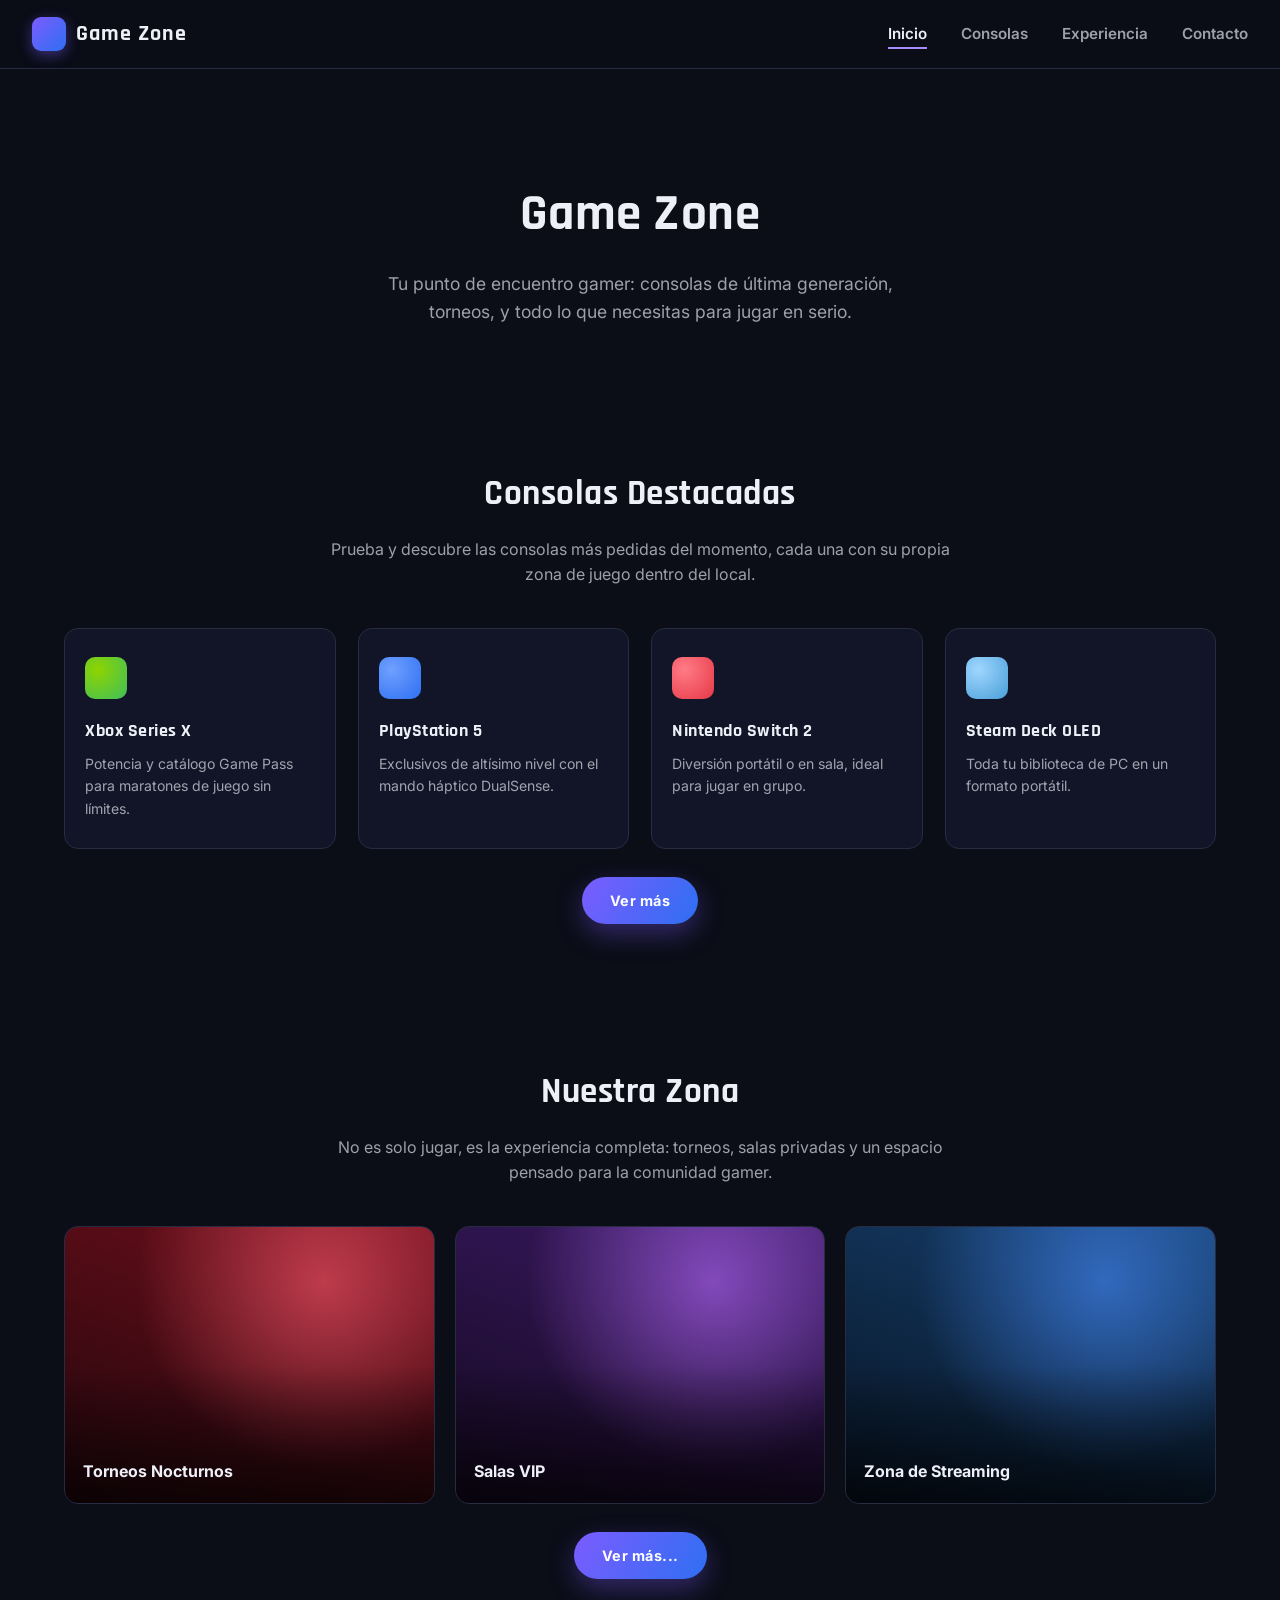
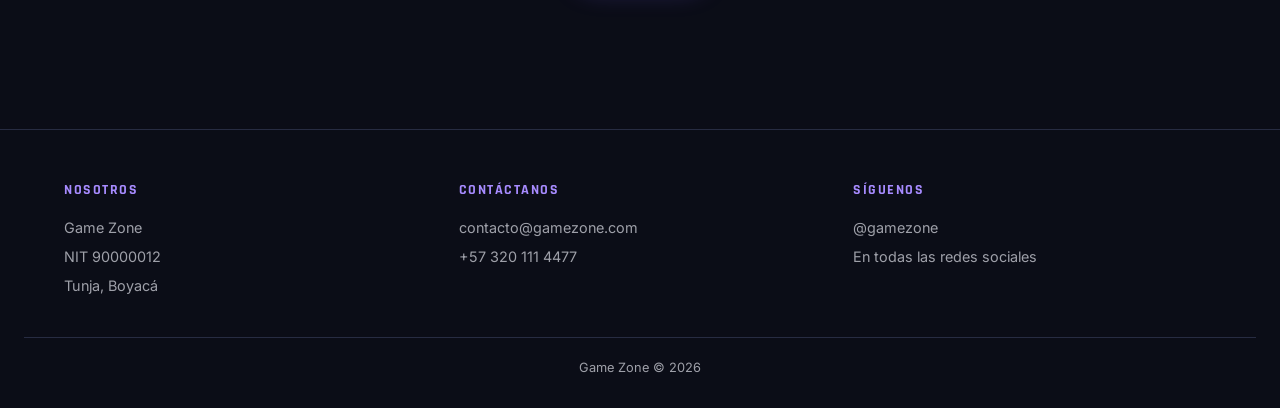
==== index.html @ 30791cc8 "se agregaron 3 pg nuevas" ====
<!DOCTYPE html>
<html lang="es">
<head>
    <meta charset="UTF-8">
    <meta name="viewport" content="width=device-width, initial-scale=1.0">
    <title>Game Zone 🎮</title>
    <link rel="stylesheet" href="index.css">
    <link rel="stylesheet" href="css/animaciones.css">
</head>
<body>

    <header class="header">
        <nav class="navbar">
            <div class="logo">
                <span class="logo-icono"></span>
                Game Zone
            </div>

            <input type="checkbox" id="menu-toggle" class="menu-checkbox">
            <label for="menu-toggle" class="menu-toggle-btn" aria-label="Abrir menú">☰</label>

            <ul class="menu">
                <li><a href="index.html" class="active">Inicio</a></li>
                <li><a href="html/consolas.html">Consolas</a></li>
                <li><a href="html/experiencia.html">Experiencia</a></li>
                <li><a href="html/contacto.html">Contacto</a></li>
            </ul>
        </nav>

        <div class="header-content container">
            <h1>Game Zone</h1>
            <p>
                Tu punto de encuentro gamer: consolas de última generación,<br>
                torneos, y todo lo que necesitas para jugar en serio.
            </p>
        </div>
    </header>

    <section class="destacadas">
        <div class="destacadas-content container">
            <h2>Consolas Destacadas</h2>
            <p class="descripcion">
                Prueba y descubre las consolas más pedidas del momento,
                cada una con su propia zona de juego dentro del local.
            </p>

            <div class="destacadas-grid">
                <div class="card">
                    <div class="card-icono icono-xbox"></div>
                    <h3>Xbox Series X</h3>
                    <p>Potencia y catálogo Game Pass para maratones de juego sin límites.</p>
                </div>

                <div class="card">
                    <div class="card-icono icono-ps5"></div>
                    <h3>PlayStation 5</h3>
                    <p>Exclusivos de altísimo nivel con el mando háptico DualSense.</p>
                </div>

                <div class="card">
                    <div class="card-icono icono-switch"></div>
                    <h3>Nintendo Switch 2</h3>
                    <p>Diversión portátil o en sala, ideal para jugar en grupo.</p>
                </div>

                <div class="card">
                    <div class="card-icono icono-steam"></div>
                    <h3>Steam Deck OLED</h3>
                    <p>Toda tu biblioteca de PC en un formato portátil.</p>
                </div>
            </div>

            <a href="html/consolas.html" class="btn-vermas">Ver más</a>
        </div>
    </section>

    <section class="experiencia-index">
        <div class="container">
            <h2>Nuestra Zona</h2>
            <p>
                No es solo jugar, es la experiencia completa: torneos, salas privadas
                y un espacio pensado para la comunidad gamer.
            </p>

            <div class="grid">
                <div class="item item-torneos">
                    <div class="overlay">Torneos Nocturnos</div>
                </div>

                <div class="item item-vip">
                    <div class="overlay">Salas VIP</div>
                </div>

                <div class="item item-streaming">
                    <div class="overlay">Zona de Streaming</div>
                </div>
            </div>

            <a href="html/experiencia.html" class="btn">Ver más...</a>
        </div>
    </section>

    <footer class="footer">
        <div class="footer-content container">
            <div class="link">
                <h3>NOSOTROS</h3>
                <ul>
                    <li>Game Zone</li>
                    <li>NIT 90000012</li>
                    <li>Tunja, Boyacá</li>
                </ul>
            </div>
            <div class="link">
                <h3>CONTÁCTANOS</h3>
                <ul>
                    <li>contacto@gamezone.com</li>
                    <li>+57 320 111 4477</li>
                </ul>
            </div>
            <div class="link">
                <h3>SÍGUENOS</h3>
                <ul>
                    <li>@gamezone</li>
                    <li>En todas las redes sociales</li>
                </ul>
            </div>
        </div>
        <p class="footer-nota">Game Zone © 2026</p>
    </footer>

</body>
</html>
---- index.css ----
@import url('https://fonts.googleapis.com/css2?family=Rajdhani:wght@600;700&family=Inter:wght@400;500;600&display=swap');

/* ===== Variables y base ===== */

:root {
    --fondo: #0b0d17;
    --superficie: #121527;
    --borde: #272c42;
    --texto: #eef0f8;
    --texto-tenue: rgba(238, 240, 248, 0.65);
    --acento: #7c5cff;
    --acento-claro: #a78bff;
    --ps5: #2e6ff2;
    --xbox: #3fbf5a;
    --xbox-lima: #8fd400;
    --switch: #e63946;
    --steam: #4a9fd8;
    --radio: 14px;
}

* {
    margin: 0;
    padding: 0;
    box-sizing: border-box;
}

html, body {
    height: 100%;
}

body {
    font-family: "Inter", "Segoe UI", Tahoma, Geneva, Verdana, sans-serif;
    background-color: var(--fondo);
    color: var(--texto);
    line-height: 1.6;
    padding-top: 84px;
}

a {
    color: inherit;
}

h1, h2, h3 {
    font-family: "Rajdhani", "Segoe UI", sans-serif;
    letter-spacing: 0.5px;
}

.container {
    width: 100%;
    max-width: 1200px;
    margin: 0 auto;
    padding: 0 24px;
}

/* ===== Header / Navbar (igual en todas las páginas) ===== */

.navbar {
    position: fixed;
    top: 0;
    left: 0;
    width: 100%;
    z-index: 1000;
    display: flex;
    align-items: center;
    justify-content: space-between;
    padding: 16px 32px;
    background: rgba(11, 13, 23, 0.9);
    backdrop-filter: blur(8px);
    border-bottom: 1px solid var(--borde);
}

.logo {
    display: flex;
    align-items: center;
    gap: 10px;
    font-family: "Rajdhani", sans-serif;
    font-weight: 700;
    font-size: 1.4rem;
    letter-spacing: 1px;
}

.logo-icono {
    width: 34px;
    height: 34px;
    border-radius: 9px;
    background: linear-gradient(135deg, var(--acento), var(--ps5));
    box-shadow: 0 4px 14px rgba(124, 92, 255, 0.45);
    animation: flotar 3s ease-in-out infinite;
}

.menu-checkbox {
    display: none;
}

.menu-toggle-btn {
    display: none;
    font-size: 1.6rem;
    cursor: pointer;
    color: var(--texto);
}

.menu {
    list-style: none;
    display: flex;
    gap: 34px;
}

.menu a {
    text-decoration: none;
    color: var(--texto-tenue);
    font-weight: 600;
    font-size: 0.95rem;
    transition: color 0.25s ease;
    position: relative;
}

.menu a::after {
    content: "";
    position: absolute;
    left: 0;
    bottom: -6px;
    width: 0;
    height: 2px;
    background: var(--acento-claro);
    transition: width 0.25s ease;
}

.menu a:hover,
.menu a.active {
    color: var(--texto);
}

.menu a:hover::after,
.menu a.active::after {
    width: 100%;
}

.header-content {
    text-align: center;
    padding: 90px 24px 70px;
}

.header-content h1 {
    font-size: 3.2rem;
}

.header-content p {
    margin-top: 14px;
    font-size: 1.1rem;
    color: var(--texto-tenue);
}

/* ===== Botones ===== */

.btn, .btn-vermas, .btn-ver-mas {
    display: inline-block;
    margin-top: 28px;
    padding: 12px 28px;
    border-radius: 30px;
    background: linear-gradient(120deg, var(--acento), var(--ps5));
    color: #fff;
    text-decoration: none;
    font-weight: 700;
    font-size: 0.9rem;
    letter-spacing: 0.5px;
    box-shadow: 0 10px 26px rgba(124, 92, 255, 0.35);
    transition: transform 0.25s ease, box-shadow 0.25s ease;
}

.btn:hover, .btn-vermas:hover, .btn-ver-mas:hover {
    transform: translateY(-3px);
    box-shadow: 0 14px 32px rgba(124, 92, 255, 0.5);
}

/* ===== Footer (igual en todas las páginas) ===== */

.footer {
    border-top: 1px solid var(--borde);
    margin-top: 80px;
    padding: 50px 24px 30px;
}

.footer-content {
    display: grid;
    grid-template-columns: repeat(3, 1fr);
    gap: 32px;
    max-width: 1200px;
    margin: 0 auto;
}

.footer h3 {
    font-size: 0.85rem;
    letter-spacing: 1.5px;
    color: var(--acento-claro);
    margin-bottom: 14px;
}

.footer ul {
    list-style: none;
}

.footer li {
    color: var(--texto-tenue);
    font-size: 0.9rem;
    margin-bottom: 6px;
}

.footer-nota {
    text-align: center;
    margin-top: 34px;
    padding-top: 20px;
    border-top: 1px solid var(--borde);
    font-size: 0.8rem;
    color: var(--texto-tenue);
}

/* =========================================================
   Estilos propios de la página de inicio
   ========================================================= */

.destacadas, .experiencia-index {
    padding: 70px 0;
    text-align: center;
}

.destacadas h2, .experiencia-index h2 {
    font-size: 2.2rem;
}

.descripcion, .experiencia-index p {
    max-width: 640px;
    margin: 14px auto 0;
    color: var(--texto-tenue);
}

/* ---- Consolas destacadas ---- */

.destacadas-grid {
    display: grid;
    grid-template-columns: repeat(4, 1fr);
    gap: 22px;
    margin-top: 40px;
}

.card {
    background: var(--superficie);
    border: 1px solid var(--borde);
    border-radius: var(--radio);
    padding: 28px 20px;
    text-align: left;
    transition: transform 0.25s ease, border-color 0.25s ease;
}

.card:hover {
    transform: translateY(-6px);
    border-color: var(--acento);
}

.card h3 {
    font-size: 1.1rem;
    margin-bottom: 8px;
}

.card p {
    font-size: 0.88rem;
    color: var(--texto-tenue);
}

.card-icono {
    width: 42px;
    height: 42px;
    border-radius: 10px;
    margin-bottom: 18px;
}

.icono-xbox { background: radial-gradient(circle at 30% 30%, var(--xbox-lima), var(--xbox)); }
.icono-ps5 { background: radial-gradient(circle at 30% 30%, #6fa0ff, var(--ps5)); }
.icono-switch { background: radial-gradient(circle at 30% 30%, #ff7b86, var(--switch)); }
.icono-steam { background: radial-gradient(circle at 30% 30%, #9fd6ff, var(--steam)); }

/* ---- Nuestra zona (overlay) ---- */

.grid {
    display: grid;
    grid-template-columns: repeat(3, 1fr);
    gap: 20px;
    margin-top: 40px;
}

.item {
    position: relative;
    aspect-ratio: 4 / 3;
    border-radius: var(--radio);
    overflow: hidden;
    border: 1px solid var(--borde);
}

.item-torneos { background: radial-gradient(circle at 70% 20%, rgba(255, 90, 110, 0.6), transparent 55%), linear-gradient(200deg, #6e0f1c 0%, #22060b 100%); }
.item-vip { background: radial-gradient(circle at 70% 20%, rgba(184, 108, 255, 0.6), transparent 55%), linear-gradient(200deg, #3a1a63 0%, #14081f 100%); }
.item-streaming { background: radial-gradient(circle at 70% 20%, rgba(70, 140, 255, 0.6), transparent 55%), linear-gradient(200deg, #163f6c 0%, #071322 100%); }

.overlay {
    position: absolute;
    inset: 0;
    display: flex;
    align-items: flex-end;
    padding: 18px;
    font-weight: 700;
    background: linear-gradient(180deg, transparent 50%, rgba(0, 0, 0, 0.65));
    transition: background 0.3s ease;
}

.item:hover .overlay {
    background: linear-gradient(180deg, transparent 20%, rgba(0, 0, 0, 0.75));
}

/* ===== Responsive ===== */

@media (max-width: 900px) {
    .destacadas-grid, .grid {
        grid-template-columns: repeat(2, 1fr);
    }
}

@media (max-width: 768px) {
    .menu-toggle-btn {
        display: block;
    }

    .menu {
        position: fixed;
        top: 68px;
        right: 16px;
        flex-direction: column;
        gap: 0;
        width: 220px;
        background: var(--superficie);
        border: 1px solid var(--borde);
        border-radius: 12px;
        overflow: hidden;
        transform: translateX(140%);
        transition: transform 0.3s ease;
    }

    .menu-checkbox:checked ~ .menu {
        transform: translateX(0);
    }

    .menu li {
        border-bottom: 1px solid var(--borde);
    }

    .menu a {
        display: block;
        padding: 14px 18px;
    }

    .header-content h1 {
        font-size: 2.2rem;
    }

    .footer-content {
        grid-template-columns: 1fr;
        gap: 28px;
    }
}

@media (max-width: 560px) {
    .destacadas-grid, .grid {
        grid-template-columns: 1fr;
    }
}
---- css/animaciones.css ----
/* =========================================================
   Animaciones compartidas por todas las páginas del sitio.
   Se enlaza en cada página junto a su hoja de estilos propia.
   ========================================================= */

@keyframes flotar {
    0%   { transform: translateY(0); }
    50%  { transform: translateY(-8px); }
    100% { transform: translateY(0); }
}

@keyframes brillo-pulso {
    0%   { box-shadow: 0 0 0 0 rgba(124, 92, 255, 0.45); }
    100% { box-shadow: 0 0 0 12px rgba(124, 92, 255, 0); }
}

@keyframes aparecer {
    from { opacity: 0; transform: translateY(14px); }
    to   { opacity: 1; transform: translateY(0); }
}

.animar-aparecer {
    animation: aparecer 0.6s ease both;
}
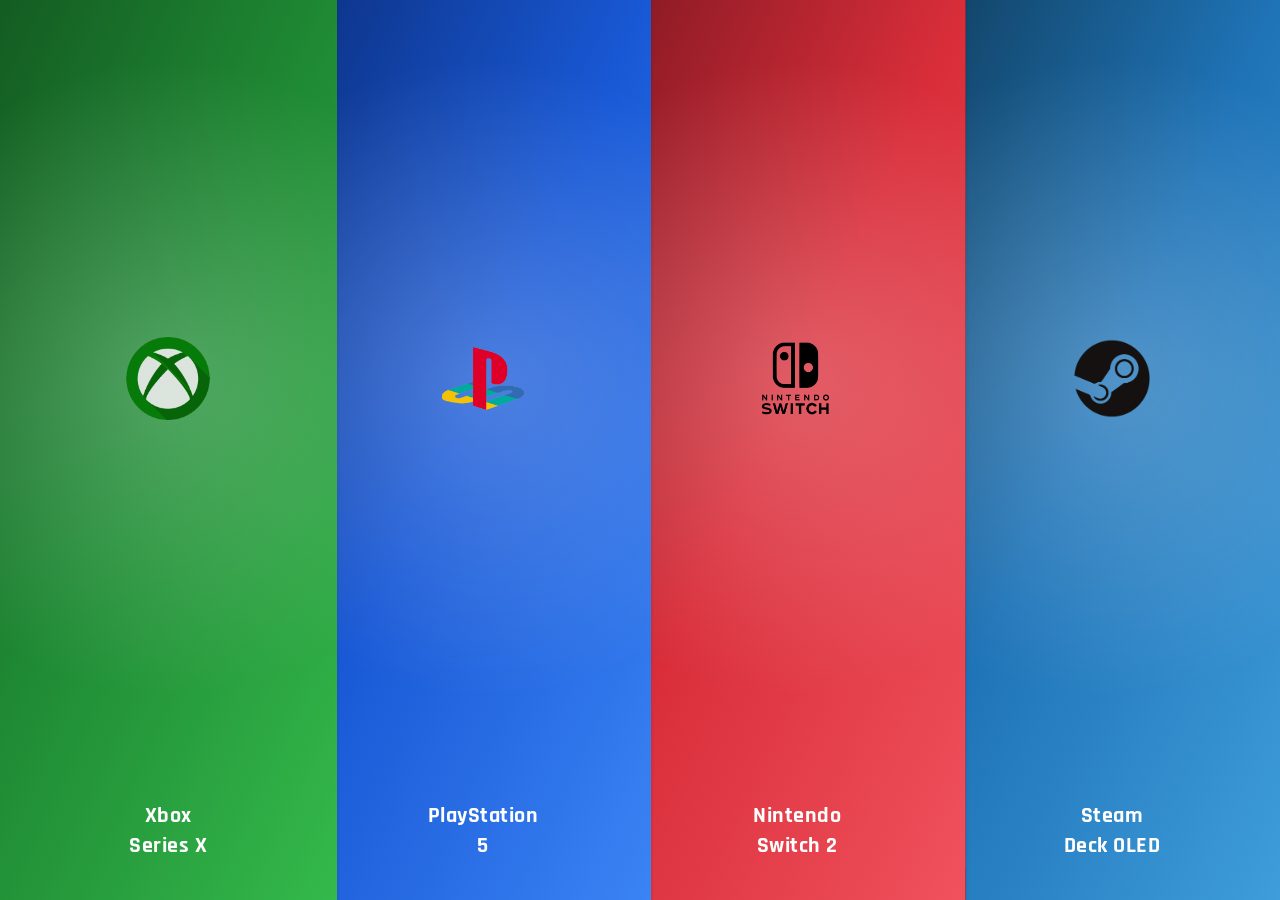
==== commit b5828861: "Se limpiaron archivos viejos y ajusta el diseño de la página principal para mejorar la navegación." ====
--- a/index.html
+++ b/index.html
@@ -3,130 +3,103 @@
 <head>
     <meta charset="UTF-8">
     <meta name="viewport" content="width=device-width, initial-scale=1.0">
-    <title>Game Zone 🎮</title>
-    <link rel="stylesheet" href="index.css">
+    <title>Consolas</title>
+    <link rel="stylesheet" href="css/consolas.css">
     <link rel="stylesheet" href="css/animaciones.css">
 </head>
 <body>
 
-    <header class="header">
-        <nav class="navbar">
-            <div class="logo">
-                <span class="logo-icono"></span>
-                Game Zone
-            </div>
+    <main class="pantalla-consolas">
 
-            <input type="checkbox" id="menu-toggle" class="menu-checkbox">
-            <label for="menu-toggle" class="menu-toggle-btn" aria-label="Abrir menú">☰</label>
+        <div class="mosaico-consolas">
 
-            <ul class="menu">
-                <li><a href="index.html" class="active">Inicio</a></li>
-                <li><a href="html/consolas.html">Consolas</a></li>
-                <li><a href="html/experiencia.html">Experiencia</a></li>
-                <li><a href="html/contacto.html">Contacto</a></li>
-            </ul>
-        </nav>
+            <article class="franja franja-xbox">
+                <div class="franja-fondo-consola"></div>
+                <div class="franja-fondo-marca"></div>
+                <div class="franja-colapsada">
+                    <h3 class="franja-nombre">Xbox<br>Series X</h3>
+                </div>
+                <div class="franja-expandida">
+                    <span class="marca">Microsoft</span>
+                    <h3>Xbox Series X</h3>
+                    <p class="franja-control">Control: <strong>Xbox Wireless Controller</strong></p>
 
-        <div class="header-content container">
-            <h1>Game Zone</h1>
-            <p>
-                Tu punto de encuentro gamer: consolas de última generación,<br>
-                torneos, y todo lo que necesitas para jugar en serio.
-            </p>
+                    <p class="franja-subtitulo">Juegos más destacados</p>
+                    <div class="juegos-destacados">
+                        <div class="juego-bloque jb-1 jb-foto"><img src="imagnes/halo-infinite.webp" alt="Halo Infinite"><span>Halo Infinite</span></div>
+                        <div class="juego-bloque jb-2 jb-foto"><img src="imagnes/forza-horizon-6-japan.jpg" alt="Forza Horizon 5"><span>Forza Horizon 5</span></div>
+                        <div class="juego-bloque jb-3 jb-foto"><img src="imagnes/gears-5.jpg" alt="Gears 5"><span>Gears 5</span></div>
+                        <div class="juego-bloque jb-4 jb-foto"><img src="imagnes/starfield.jpg" alt="Starfield"><span>Starfield</span></div>
+                    </div>
+                </div>
+            </article>
+
+            <article class="franja franja-ps5">
+                <div class="franja-fondo-consola"></div>
+                <div class="franja-fondo-marca"></div>
+                <div class="franja-colapsada">
+                    <h3 class="franja-nombre">PlayStation<br>5</h3>
+                </div>
+                <div class="franja-expandida">
+                    <span class="marca">Sony</span>
+                    <h3>PlayStation 5</h3>
+                    <p class="franja-control">Control: <strong>DualSense</strong></p>
+
+                    <p class="franja-subtitulo">Juegos más destacados</p>
+                    <div class="juegos-destacados">
+                        <div class="juego-bloque jb-1 jb-foto"><img src="imagnes/the_las_of_us_2.jpg" alt="The Last of Us Part II"><span>The Last of Us Part II</span></div>
+                        <div class="juego-bloque jb-2 jb-foto"><img src="imagnes/god_of_war.jpg" alt="God of War Ragnarök"><span>God of War Ragnarök</span></div>
+                        <div class="juego-bloque jb-3 jb-foto"><img src="imagnes/spider_man_2.jpg" alt="Spider-Man 2"><span>Spider-Man 2</span></div>
+                        <div class="juego-bloque jb-4 jb-foto"><img src="imagnes/FFVIIRemake.png" alt="Final Fantasy VII Rebirth"><span>Final Fantasy VII Rebirth</span></div>
+                    </div>
+                </div>
+            </article>
+
+            <article class="franja franja-switch">
+                <div class="franja-fondo-consola"></div>
+                <div class="franja-fondo-marca"></div>
+                <div class="franja-colapsada">
+                    <h3 class="franja-nombre">Nintendo<br>Switch 2</h3>
+                </div>
+                <div class="franja-expandida">
+                    <span class="marca">Nintendo</span>
+                    <h3>Nintendo Switch 2</h3>
+                    <p class="franja-control">Control: <strong>Joy-Con 2</strong></p>
+
+                    <p class="franja-subtitulo">Juegos más destacados</p>
+                    <div class="juegos-destacados">
+                        <div class="juego-bloque jb-1 jb-foto"><img src="imagnes/Mario_Kart_World_Cover_Artwork.png" alt="Mario Kart World"><span>Mario Kart World</span></div>
+                        <div class="juego-bloque jb-2 jb-foto"><img src="imagnes/The_Legend_of_Zelda_Tears_of_the_Kingdom_cover.jpg" alt="Zelda: Tears of the Kingdom"><span>Zelda: Tears of the Kingdom</span></div>
+                        <div class="juego-bloque jb-3 jb-foto"><img src="imagnes/animal_crossing.jpg" alt="Animal Crossing"><span>Animal Crossing</span></div>
+                        <div class="juego-bloque jb-4 jb-foto"><img src="imagnes/donkey_kong.jpg" alt="Donkey Kong Country"><span>Donkey Kong Country</span></div>
+                    </div>
+                </div>
+            </article>
+
+            <article class="franja franja-steam">
+                <div class="franja-fondo-consola"></div>
+                <div class="franja-fondo-marca"></div>
+                <div class="franja-colapsada">
+                    <h3 class="franja-nombre">Steam<br>Deck OLED</h3>
+                </div>
+                <div class="franja-expandida">
+                    <span class="marca">Valve</span>
+                    <h3>Steam Deck OLED</h3>
+                    <p class="franja-control">Control: <strong>Mandos integrados</strong></p>
+
+                    <p class="franja-subtitulo">Juegos más destacados</p>
+                    <div class="juegos-destacados">
+                        <div class="juego-bloque jb-1 jb-foto"><img src="imagnes/elden_ring.jpg" alt="Elden Ring"><span>Elden Ring</span></div>
+                        <div class="juego-bloque jb-2 jb-foto"><img src="imagnes/baldurs_gate_3.jpg" alt="Baldur's Gate 3"><span>Baldur's Gate 3</span></div>
+                        <div class="juego-bloque jb-3 jb-foto"><img src="imagnes/cyberpunk_2077.jpg" alt="Cyberpunk 2077"><span>Cyberpunk 2077</span></div>
+                        <div class="juego-bloque jb-4 jb-foto"><img src="imagnes/Hades_2_cover_art.jpeg" alt="Hades II"><span>Hades II</span></div>
+                    </div>
+                </div>
+            </article>
+
         </div>
-    </header>
 
-    <section class="destacadas">
-        <div class="destacadas-content container">
-            <h2>Consolas Destacadas</h2>
-            <p class="descripcion">
-                Prueba y descubre las consolas más pedidas del momento,
-                cada una con su propia zona de juego dentro del local.
-            </p>
-
-            <div class="destacadas-grid">
-                <div class="card">
-                    <div class="card-icono icono-xbox"></div>
-                    <h3>Xbox Series X</h3>
-                    <p>Potencia y catálogo Game Pass para maratones de juego sin límites.</p>
-                </div>
-
-                <div class="card">
-                    <div class="card-icono icono-ps5"></div>
-                    <h3>PlayStation 5</h3>
-                    <p>Exclusivos de altísimo nivel con el mando háptico DualSense.</p>
-                </div>
-
-                <div class="card">
-                    <div class="card-icono icono-switch"></div>
-                    <h3>Nintendo Switch 2</h3>
-                    <p>Diversión portátil o en sala, ideal para jugar en grupo.</p>
-                </div>
-
-                <div class="card">
-                    <div class="card-icono icono-steam"></div>
-                    <h3>Steam Deck OLED</h3>
-                    <p>Toda tu biblioteca de PC en un formato portátil.</p>
-                </div>
-            </div>
-
-            <a href="html/consolas.html" class="btn-vermas">Ver más</a>
-        </div>
-    </section>
-
-    <section class="experiencia-index">
-        <div class="container">
-            <h2>Nuestra Zona</h2>
-            <p>
-                No es solo jugar, es la experiencia completa: torneos, salas privadas
-                y un espacio pensado para la comunidad gamer.
-            </p>
-
-            <div class="grid">
-                <div class="item item-torneos">
-                    <div class="overlay">Torneos Nocturnos</div>
-                </div>
-
-                <div class="item item-vip">
-                    <div class="overlay">Salas VIP</div>
-                </div>
-
-                <div class="item item-streaming">
-                    <div class="overlay">Zona de Streaming</div>
-                </div>
-            </div>
-
-            <a href="html/experiencia.html" class="btn">Ver más...</a>
-        </div>
-    </section>
-
-    <footer class="footer">
-        <div class="footer-content container">
-            <div class="link">
-                <h3>NOSOTROS</h3>
-                <ul>
-                    <li>Game Zone</li>
-                    <li>NIT 90000012</li>
-                    <li>Tunja, Boyacá</li>
-                </ul>
-            </div>
-            <div class="link">
-                <h3>CONTÁCTANOS</h3>
-                <ul>
-                    <li>contacto@gamezone.com</li>
-                    <li>+57 320 111 4477</li>
-                </ul>
-            </div>
-            <div class="link">
-                <h3>SÍGUENOS</h3>
-                <ul>
-                    <li>@gamezone</li>
-                    <li>En todas las redes sociales</li>
-                </ul>
-            </div>
-        </div>
-        <p class="footer-nota">Game Zone © 2026</p>
-    </footer>
+    </main>
 
 </body>
 </html>
--- a/css/consolas.css
+++ b/css/consolas.css
@@ -0,0 +1,822 @@
+@import url('https://fonts.googleapis.com/css2?family=Rajdhani:wght@600;700&family=Inter:wght@400;500;600&display=swap');
+
+/* ===== Variables y base ===== */
+
+:root {
+    --fondo: #151a2e;
+    --superficie: #1e2440;
+    --borde: #3e4874;
+    --borde-suave: rgba(255, 255, 255, 0.07);
+    --borde-brillo: rgba(255, 255, 255, 0.14);
+    --texto: #eef0f8;
+    --texto-tenue: rgba(238, 240, 248, 0.65);
+    --acento: #7c5cff;
+    --acento-claro: #a78bff;
+    --ps5: #2e6ff2;
+    --xbox: #3fbf5a;
+    --xbox-lima: #8fd400;
+    --switch: #e63946;
+    --steam: #4a9fd8;
+    --radio: 14px;
+}
+
+* {
+    margin: 0;
+    padding: 0;
+    box-sizing: border-box;
+}
+
+html, body {
+    height: 100%;
+}
+
+body {
+    font-family: "Inter", "Segoe UI", Tahoma, Geneva, Verdana, sans-serif;
+    background-color: var(--fondo);
+    background-image:
+        radial-gradient(900px 500px at 15% -5%, rgba(124, 92, 255, 0.13), transparent 70%),
+        radial-gradient(800px 500px at 90% 0%, rgba(46, 111, 242, 0.11), transparent 70%);
+    background-attachment: fixed;
+    color: var(--texto);
+    line-height: 1.6;
+    overflow: hidden;
+}
+
+a {
+    color: inherit;
+}
+
+h1, h2, h3 {
+    font-family: "Rajdhani", "Segoe UI", sans-serif;
+    letter-spacing: 0.5px;
+}
+
+.container {
+    width: 100%;
+    max-width: 1200px;
+    margin: 0 auto;
+    padding: 0 24px;
+}
+
+/* ===== Header / Navbar (igual en todas las páginas) ===== */
+
+.navbar {
+    position: fixed;
+    top: 0;
+    left: 0;
+    width: 100%;
+    z-index: 1000;
+    display: flex;
+    align-items: center;
+    justify-content: space-between;
+    padding: 16px 32px;
+    background: linear-gradient(180deg, rgba(10, 12, 22, 0.75), transparent);
+    border-bottom: none;
+}
+
+.logo {
+    display: flex;
+    align-items: center;
+    gap: 10px;
+    font-family: "Rajdhani", sans-serif;
+    font-weight: 700;
+    font-size: 1.4rem;
+    letter-spacing: 1px;
+}
+
+.logo-icono {
+    width: 34px;
+    height: 34px;
+    border-radius: 9px;
+    background: linear-gradient(135deg, var(--acento), var(--ps5));
+    box-shadow: 0 4px 14px rgba(124, 92, 255, 0.45);
+    animation: flotar 3s ease-in-out infinite;
+}
+
+.menu-checkbox {
+    display: none;
+}
+
+.menu-toggle-btn {
+    display: none;
+    font-size: 1.6rem;
+    cursor: pointer;
+    color: var(--texto);
+}
+
+.menu {
+    list-style: none;
+    display: flex;
+    gap: 34px;
+}
+
+.menu a {
+    text-decoration: none;
+    color: var(--texto-tenue);
+    font-weight: 600;
+    font-size: 0.95rem;
+    transition: color 0.25s ease;
+    position: relative;
+}
+
+.menu a::after {
+    content: "";
+    position: absolute;
+    left: 0;
+    bottom: -6px;
+    width: 0;
+    height: 2px;
+    background: var(--acento-claro);
+    transition: width 0.25s ease;
+}
+
+.menu a:hover,
+.menu a.active {
+    color: var(--texto);
+}
+
+.menu a:hover::after,
+.menu a.active::after {
+    width: 100%;
+}
+
+.header-content {
+    text-align: center;
+    padding: 60px 24px 40px;
+}
+
+.header-content h1 {
+    font-size: 2.6rem;
+}
+
+.header-content p {
+    margin-top: 12px;
+    font-size: 1rem;
+    color: var(--texto-tenue);
+}
+
+/* ===== Footer (igual en todas las páginas) ===== */
+
+.footer {
+    border-top: 1px solid var(--borde);
+    margin-top: 40px;
+    padding: 30px 24px;
+}
+
+.footer-nota {
+    text-align: center;
+    font-size: 0.8rem;
+    color: var(--texto-tenue);
+}
+
+/* =========================================================
+   Pantalla de consolas: mosaico interactivo
+   ========================================================= */
+
+.pantalla-consolas {
+    display: flex;
+    align-items: stretch;
+    justify-content: center;
+    height: 100vh;
+    width: 100%;
+    overflow: hidden;
+}
+
+.mosaico-consolas {
+    display: flex;
+    width: 100%;
+    height: 100%;
+}
+
+.franja {
+    position: relative;
+    flex: 1;
+    display: flex;
+    align-items: center;
+    overflow: visible;
+    cursor: pointer;
+    color: #fff;
+    transition: flex-grow 0.6s cubic-bezier(0.2, 0.8, 0.2, 1),
+                filter 0.4s ease;
+}
+
+.franja-colapsada,
+.franja-expandida {
+    overflow: hidden;
+}
+
+/* Cada franja (salvo la primera) se solapa un poco con la anterior
+   y recorta su propio borde izquierdo en zigzag, de modo que el
+   "diente" de rasgadura queda pintado con su propio color por encima
+   del color de la franja vecina: parece papel rasgado, no un hueco. */
+.franja:not(:first-child) {
+    margin-left: -22px;
+    clip-path: polygon(
+        22px 0, 100% 0, 100% 100%, 22px 100%,
+        22px 96.5%, 6px 93%, 19px 89.5%, 4px 86%, 20px 82.5%,
+        5px 79%, 21px 75.5%, 3px 72%, 18px 68.5%, 6px 65%,
+        20px 61.5%, 4px 58%, 19px 54.5%, 5px 51%, 21px 47.5%,
+        3px 44%, 20px 40.5%, 6px 37%, 21px 33.5%, 4px 30%,
+        18px 26.5%, 5px 23%, 20px 19.5%, 3px 16%, 19px 12.5%,
+        6px 9%, 21px 5.5%, 4px 2%, 22px 0
+    );
+}
+
+/* Índice ascendente de izquierda a derecha para que cada diente
+   quede por encima de la franja que tiene detrás. */
+.franja:nth-child(1) { z-index: 4; }
+.franja:nth-child(2) { z-index: 3; }
+.franja:nth-child(3) { z-index: 2; }
+.franja:nth-child(4) { z-index: 1; }
+
+.franja:hover {
+    filter: brightness(1.08);
+    z-index: 10;
+}
+
+/* Sombra sutil pegada al filo rasgado para dar profundidad,
+   como si el "papel" de encima proyectara sombra sobre el de abajo. */
+.franja:not(:first-child)::before {
+    content: "";
+    position: absolute;
+    top: 0;
+    left: 0;
+    width: 34px;
+    height: 100%;
+    z-index: 1;
+    pointer-events: none;
+    background: linear-gradient(90deg,
+        rgba(0, 0, 0, 0.5) 0%,
+        rgba(0, 0, 0, 0.22) 35%,
+        transparent 75%);
+}
+
+.franja-xbox {
+    --borde-marca: #2f7d3f;
+    --glow-marca: rgba(143, 212, 0, 0.55);
+    --color-marca: #9bf00b;
+}
+
+.franja-ps5 {
+    --borde-marca: #1d4fb0;
+    --glow-marca: rgba(70, 140, 255, 0.55);
+    --color-marca: #4d95ff;
+}
+
+.franja-switch {
+    --borde-marca: #b5232f;
+    --glow-marca: rgba(230, 57, 70, 0.55);
+    --color-marca: #ff4655;
+}
+
+.franja-steam {
+    --borde-marca: #2a72a8;
+    --glow-marca: rgba(74, 159, 216, 0.55);
+    --color-marca: #4fc3f7;
+}
+
+.mosaico-consolas:hover .franja {
+    flex-grow: 1;
+}
+
+.mosaico-consolas:hover .franja:hover {
+    flex-grow: 6;
+}
+
+/* ---- Contenido visible mientras la franja está angosta ---- */
+
+.franja-colapsada {
+    position: absolute;
+    inset: 0;
+    z-index: 1;
+    display: flex;
+    flex-direction: column;
+    align-items: center;
+    justify-content: flex-end;
+    gap: 10px;
+    padding: 0 20px 12%;
+    text-align: center;
+    opacity: 1;
+    transition: opacity 0.35s ease;
+}
+
+.franja:hover .franja-colapsada {
+    opacity: 0;
+    pointer-events: none;
+}
+
+.franja-nombre {
+    font-size: 1.4rem;
+    font-weight: 700;
+    line-height: 1.3;
+    letter-spacing: 0.5px;
+}
+
+.franja-eslogan {
+    font-size: 0.9rem;
+    line-height: 1.4;
+    color: rgba(255, 255, 255, 0.85);
+    margin-bottom: 8px;
+    max-width: 220px;
+}
+
+/* ---- Contenido que aparece al expandirse ---- */
+
+.franja-expandida {
+    position: absolute;
+    inset: 0;
+    z-index: 1;
+    display: flex;
+    flex-direction: column;
+    justify-content: center;
+    align-items: flex-start;
+    gap: 0;
+    width: 100%;
+    padding: 40px 44px;
+    opacity: 0;
+    transform: translateY(10px);
+    transition: opacity 0.4s ease 0.15s, transform 0.4s ease 0.15s;
+}
+
+.franja:hover .franja-expandida {
+    opacity: 1;
+    transform: translateY(0);
+}
+
+/* El panel expandido de cada consola muestra un fondo con los
+   colores propios de su marca y su logo en grande como marca de
+   agua, en vez de la foto de la consola (que solo se ve en la
+   miniatura contraída). Este bloque cubre TODA la franja (no solo
+   la caja de texto de .franja-expandida, que no tiene altura
+   propia) y solo se muestra cuando la franja está en hover. */
+.franja-fondo-marca {
+    position: absolute;
+    inset: 0;
+    z-index: 0;
+    opacity: 1;
+    pointer-events: none;
+    transition: opacity 0.4s ease;
+}
+
+.franja:hover .franja-fondo-marca {
+    opacity: 0;
+}
+
+.franja-fondo-marca::after {
+    content: "";
+    position: absolute;
+    top: 42%;
+    left: 50%;
+    transform: translate(-50%, -50%);
+}
+
+.franja-xbox .franja-fondo-marca {
+    background:
+        radial-gradient(circle at 50% 42%, rgba(255, 255, 255, 0.22) 0%, transparent 58%),
+        linear-gradient(115deg, #145c22 0%, #1f8a34 45%, #34b94b 100%);
+}
+
+.franja-xbox .franja-fondo-marca::after {
+    width: 150px;
+    height: 150px;
+    background: url("../imagnes/logo_xbox.png") center / contain no-repeat;
+    opacity: 0.9;
+}
+
+.franja-ps5 .franja-fondo-marca {
+    background:
+        radial-gradient(circle at 50% 42%, rgba(255, 255, 255, 0.22) 0%, transparent 58%),
+        linear-gradient(115deg, #0d3489 0%, #1959d6 45%, #3b84f5 100%);
+}
+
+.franja-ps5 .franja-fondo-marca::after {
+    width: 130px;
+    height: 130px;
+    background: url("../imagnes/play_station.png") center / contain no-repeat;
+}
+
+.franja-switch .franja-fondo-marca {
+    background:
+        radial-gradient(circle at 50% 42%, rgba(255, 255, 255, 0.22) 0%, transparent 58%),
+        linear-gradient(115deg, #8a1a24 0%, #d92e3a 45%, #f0525d 100%);
+}
+
+.franja-switch .franja-fondo-marca::after {
+    width: 130px;
+    height: 130px;
+    background: url("../imagnes/logo_nintendo.png") center / contain no-repeat;
+}
+
+.franja-steam .franja-fondo-marca {
+    background:
+        radial-gradient(circle at 50% 42%, rgba(255, 255, 255, 0.22) 0%, transparent 58%),
+        linear-gradient(115deg, #124467 0%, #1f74b8 45%, #3f9ddb 100%);
+}
+
+.franja-steam .franja-fondo-marca::after {
+    width: 140px;
+    height: 140px;
+    background: url("../imagnes/logo_steam.png") center / contain no-repeat;
+}
+
+.franja-expandida .marca {
+    font-size: 0.7rem;
+    font-weight: 700;
+    letter-spacing: 2.5px;
+    text-transform: uppercase;
+    color: rgba(255, 255, 255, 0.65);
+}
+
+.franja-expandida h3 {
+    font-size: 2.4rem;
+    line-height: 1.1;
+    margin: 4px 0 10px;
+    white-space: nowrap;
+}
+
+.franja-control {
+    font-size: 0.88rem;
+    color: rgba(255, 255, 255, 0.8);
+    margin-bottom: 28px;
+}
+
+.franja-subtitulo {
+    font-size: 0.68rem;
+    font-weight: 700;
+    letter-spacing: 1.8px;
+    text-transform: uppercase;
+    color: rgba(255, 255, 255, 0.55);
+    margin-bottom: 14px;
+}
+
+.juegos-destacados {
+    display: flex;
+    flex-wrap: wrap;
+    gap: 11px;
+    max-width: 500px;
+}
+
+.juego-bloque {
+    position: relative;
+    width: 112px;
+    aspect-ratio: 3 / 4;
+    display: flex;
+    align-items: flex-end;
+    border-radius: 8px;
+    padding: 9px 9px 8px;
+    overflow: hidden;
+    border: 1px solid rgba(255, 255, 255, 0.22);
+    box-shadow: 0 6px 14px rgba(0, 0, 0, 0.4);
+    transition: transform 0.25s ease, box-shadow 0.25s ease, border-color 0.25s ease;
+}
+
+.juego-bloque:hover {
+    transform: translateY(-5px);
+    border-color: var(--color-marca, rgba(255, 255, 255, 0.6));
+    box-shadow:
+        0 12px 24px rgba(0, 0, 0, 0.5),
+        0 0 18px -2px var(--color-marca, transparent);
+}
+
+.juego-bloque span {
+    position: relative;
+    z-index: 3;
+    width: 100%;
+    font-size: 0.72rem;
+    font-weight: 700;
+    line-height: 1.2;
+    letter-spacing: 0.2px;
+    color: #fff;
+    text-shadow:
+        0 1px 2px rgba(0, 0, 0, 0.95),
+        0 2px 8px rgba(0, 0, 0, 0.8);
+}
+
+/* ---- Bloques con foto real del juego ---- */
+
+.juego-bloque img {
+    position: absolute;
+    inset: 0;
+    width: 100%;
+    height: 100%;
+    object-fit: cover;
+    z-index: 0;
+    transition: transform 0.35s ease;
+}
+
+.juego-bloque.jb-foto:hover img {
+    transform: scale(1.06);
+}
+
+/* Cada bloque simula una portada con un patrón abstracto distinto,
+   hecho solo con gradientes de CSS (sin ninguna imagen ni arte real). */
+
+.juego-bloque::before,
+.juego-bloque::after {
+    content: "";
+    position: absolute;
+}
+
+/* jb-1: franjas diagonales */
+.jb-1 {
+    --borde-bloque: rgba(255, 140, 66, 0.7);
+    background: linear-gradient(155deg, #b6551f, #401708);
+}
+
+.jb-1::before {
+    inset: 0;
+    background: repeating-linear-gradient(
+        45deg,
+        rgba(255, 255, 255, 0.08) 0 10px,
+        transparent 10px 26px
+    );
+}
+
+.jb-1::after {
+    left: -20%;
+    right: -20%;
+    bottom: -30%;
+    height: 60%;
+    background: radial-gradient(circle, rgba(255, 255, 255, 0.18), transparent 70%);
+}
+
+/* jb-2: círculos concéntricos */
+.jb-2 {
+    --borde-bloque: rgba(184, 108, 255, 0.7);
+    background: linear-gradient(155deg, #7c3fc9, #2a1345);
+}
+
+.jb-2::before {
+    top: 14%;
+    right: -18%;
+    width: 70%;
+    aspect-ratio: 1;
+    border-radius: 50%;
+    border: 2px solid rgba(255, 255, 255, 0.16);
+    box-shadow: inset 0 0 0 16px rgba(255, 255, 255, 0.05);
+}
+
+.jb-2::after {
+    inset: 0;
+    background: linear-gradient(180deg, transparent 60%, rgba(0, 0, 0, 0.55));
+}
+
+/* jb-3: cuadrícula fina */
+.jb-3 {
+    --borde-bloque: rgba(66, 224, 168, 0.7);
+    background: linear-gradient(155deg, #1a8f63, #0a3324);
+}
+
+.jb-3::before {
+    inset: 0;
+    background-image:
+        linear-gradient(0deg, rgba(255, 255, 255, 0.09) 1px, transparent 1px),
+        linear-gradient(90deg, rgba(255, 255, 255, 0.09) 1px, transparent 1px);
+    background-size: 18px 18px;
+}
+
+.jb-3::after {
+    left: 0;
+    right: 0;
+    bottom: -10%;
+    height: 55%;
+    background: linear-gradient(180deg, transparent, rgba(0, 0, 0, 0.6));
+}
+
+/* jb-4: rayo/destello angular */
+.jb-4 {
+    --borde-bloque: rgba(255, 209, 66, 0.7);
+    background: linear-gradient(155deg, #c98a1f, #402c08);
+}
+
+.jb-4::before {
+    top: -30%;
+    left: 30%;
+    width: 3px;
+    height: 160%;
+    background: rgba(255, 255, 255, 0.35);
+    transform: rotate(20deg);
+    box-shadow: -24px 10px 0 -1px rgba(255, 255, 255, 0.12),
+                24px -10px 0 -1px rgba(255, 255, 255, 0.12);
+}
+
+.jb-4::after {
+    inset: 0;
+    background: radial-gradient(circle at 30% 100%, rgba(255, 255, 255, 0.2), transparent 60%);
+}
+
+/* Anula el patrón decorativo de gradientes cuando el bloque ya tiene
+   una foto real, y añade una sombra inferior para que el texto siga
+   siendo legible por encima de la imagen. */
+.juego-bloque.jb-foto::after {
+    content: none;
+}
+
+.juego-bloque.jb-foto::before {
+    inset: 0;
+    z-index: 2;
+    background: linear-gradient(180deg,
+        transparent 45%,
+        rgba(0, 0, 0, 0.55) 72%,
+        rgba(0, 0, 0, 0.92) 100%);
+}
+
+/* =========================================================
+   Fondo temático de cada franja
+   ========================================================= */
+
+/* Color base de cada franja, visible por debajo de las dos capas de
+   fondo (logo de marca en la miniatura, foto de la consola al
+   expandirse). */
+.franja-xbox { background-color: #0c3315; }
+.franja-ps5 { background-color: #0a1c44; }
+.franja-switch { background-color: #4a1018; }
+.franja-steam { background-color: #0d2c42; }
+
+/* Foto de la consola con su control: aparece solo cuando la franja se
+   expande. Se escala por altura (auto X%) y se ancla a la derecha para
+   que quede entera, a un costado del texto, sin recortes. El degradado
+   es más opaco a la izquierda, donde van el título y las portadas. */
+.franja-fondo-consola {
+    position: absolute;
+    inset: 0;
+    z-index: 0;
+    opacity: 0;
+    pointer-events: none;
+    transform: scale(1.06);
+    transition: opacity 0.6s ease 0.1s, transform 0.7s cubic-bezier(0.2, 0.8, 0.2, 1) 0.1s;
+}
+
+.franja:hover .franja-fondo-consola {
+    opacity: 1;
+    transform: scale(1);
+}
+
+.franja-fondo-consola::after {
+    content: "";
+    position: absolute;
+    inset: 0;
+}
+
+.franja-xbox .franja-fondo-consola {
+    background: url("../imagnes/xbox-console-control.png") right 4% center / auto 80% no-repeat;
+}
+
+.franja-xbox .franja-fondo-consola::after {
+    background: linear-gradient(100deg, rgba(4, 20, 10, 0.88) 0%, rgba(4, 20, 10, 0.55) 38%, rgba(4, 20, 10, 0.12) 62%, rgba(4, 20, 10, 0) 100%);
+}
+
+.franja-ps5 .franja-fondo-consola {
+    background: url("../imagnes/ps5-console-control.png") right 4% center / auto 84% no-repeat;
+}
+
+.franja-ps5 .franja-fondo-consola::after {
+    background: linear-gradient(100deg, rgba(5, 7, 13, 0.88) 0%, rgba(5, 7, 13, 0.55) 38%, rgba(5, 7, 13, 0.12) 62%, rgba(5, 7, 13, 0) 100%);
+}
+
+.franja-switch .franja-fondo-consola {
+    background: url("../imagnes/switch2-console-control.png") right 3% center / auto 70% no-repeat;
+}
+
+.franja-switch .franja-fondo-consola::after {
+    background: linear-gradient(100deg, rgba(34, 6, 11, 0.88) 0%, rgba(34, 6, 11, 0.55) 38%, rgba(34, 6, 11, 0.12) 62%, rgba(34, 6, 11, 0) 100%);
+}
+
+.franja-steam .franja-fondo-consola {
+    background: url("../imagnes/steam-deck-console-control.png") right 3% center / auto 66% no-repeat;
+}
+
+.franja-steam .franja-fondo-consola::after {
+    background: linear-gradient(100deg, rgba(6, 20, 32, 0.88) 0%, rgba(6, 20, 32, 0.55) 38%, rgba(6, 20, 32, 0.12) 62%, rgba(6, 20, 32, 0) 100%);
+}
+
+/* ===== Responsive ===== */
+
+@media (max-width: 768px) {
+    .menu-toggle-btn {
+        display: block;
+    }
+
+    .menu {
+        position: fixed;
+        top: 68px;
+        right: 16px;
+        flex-direction: column;
+        gap: 0;
+        width: 220px;
+        background: var(--superficie);
+        border: 1px solid var(--borde);
+        border-radius: 12px;
+        overflow: hidden;
+        transform: translateX(140%);
+        transition: transform 0.3s ease;
+    }
+
+    .menu-checkbox:checked ~ .menu {
+        transform: translateX(0);
+    }
+
+    .menu li {
+        border-bottom: 1px solid var(--borde);
+    }
+
+    .menu a {
+        display: block;
+        padding: 14px 18px;
+    }
+
+    .pantalla-consolas {
+        height: 100dvh;
+    }
+
+    /* En pantallas medianas el mosaico se apila en columna:
+       cada franja se expande en altura en vez de en ancho,
+       y la rasgadura pasa a ser un filo horizontal. */
+    .mosaico-consolas {
+        flex-direction: column;
+        height: 100%;
+    }
+
+    .franja {
+        flex: none;
+        height: 90px;
+        transition: height 0.6s cubic-bezier(0.2, 0.8, 0.2, 1),
+                    filter 0.4s ease;
+    }
+
+    .mosaico-consolas:hover .franja {
+        flex-grow: 0;
+    }
+
+    .franja:hover {
+        height: 420px;
+    }
+
+    .franja:not(:first-child) {
+        margin-left: 0;
+        margin-top: -22px;
+        clip-path: polygon(
+            0 22px, 0 100%, 100% 100%, 100% 22px,
+            96.5% 22px, 93% 6px, 89.5% 19px, 86% 4px, 82.5% 20px,
+            79% 5px, 75.5% 21px, 72% 3px, 68.5% 18px, 65% 6px,
+            61.5% 20px, 58% 4px, 54.5% 19px, 51% 5px, 47.5% 21px,
+            44% 3px, 40.5% 20px, 37% 6px, 33.5% 21px, 30% 4px,
+            26.5% 18px, 23% 5px, 19.5% 20px, 16% 3px, 12.5% 19px,
+            9% 6px, 5.5% 21px, 2% 4px, 0 22px
+        );
+    }
+
+    .franja:not(:first-child)::before {
+        top: 0;
+        left: 0;
+        width: 100%;
+        height: 34px;
+        background: linear-gradient(180deg,
+            rgba(0, 0, 0, 0.5) 0%,
+            rgba(0, 0, 0, 0.22) 35%,
+            transparent 75%);
+    }
+
+    /* En la franja contraída (90px de alto) solo cabe el nombre; el
+       eslogan se oculta y el detalle completo aparece al expandir. El
+       logo de fondo se reduce y se corre a un lado para no quedar
+       detrás del texto. */
+    .franja-colapsada {
+        flex-direction: row;
+        justify-content: center;
+        gap: 14px;
+        padding: 0 20px;
+    }
+
+    .franja-fondo-marca::after {
+        top: 50%;
+        left: 18%;
+        width: 62px;
+        height: 62px;
+    }
+
+    .franja-xbox .franja-fondo-marca::after,
+    .franja-ps5 .franja-fondo-marca::after,
+    .franja-switch .franja-fondo-marca::after,
+    .franja-steam .franja-fondo-marca::after {
+        width: 62px;
+        height: 62px;
+    }
+
+    .franja-eslogan {
+        display: none;
+    }
+
+    .franja-expandida {
+        padding: 24px;
+    }
+
+    .franja-expandida h3 {
+        white-space: normal;
+    }
+
+    .juegos-destacados {
+        grid-template-columns: repeat(2, 1fr);
+        max-width: none;
+    }
+}
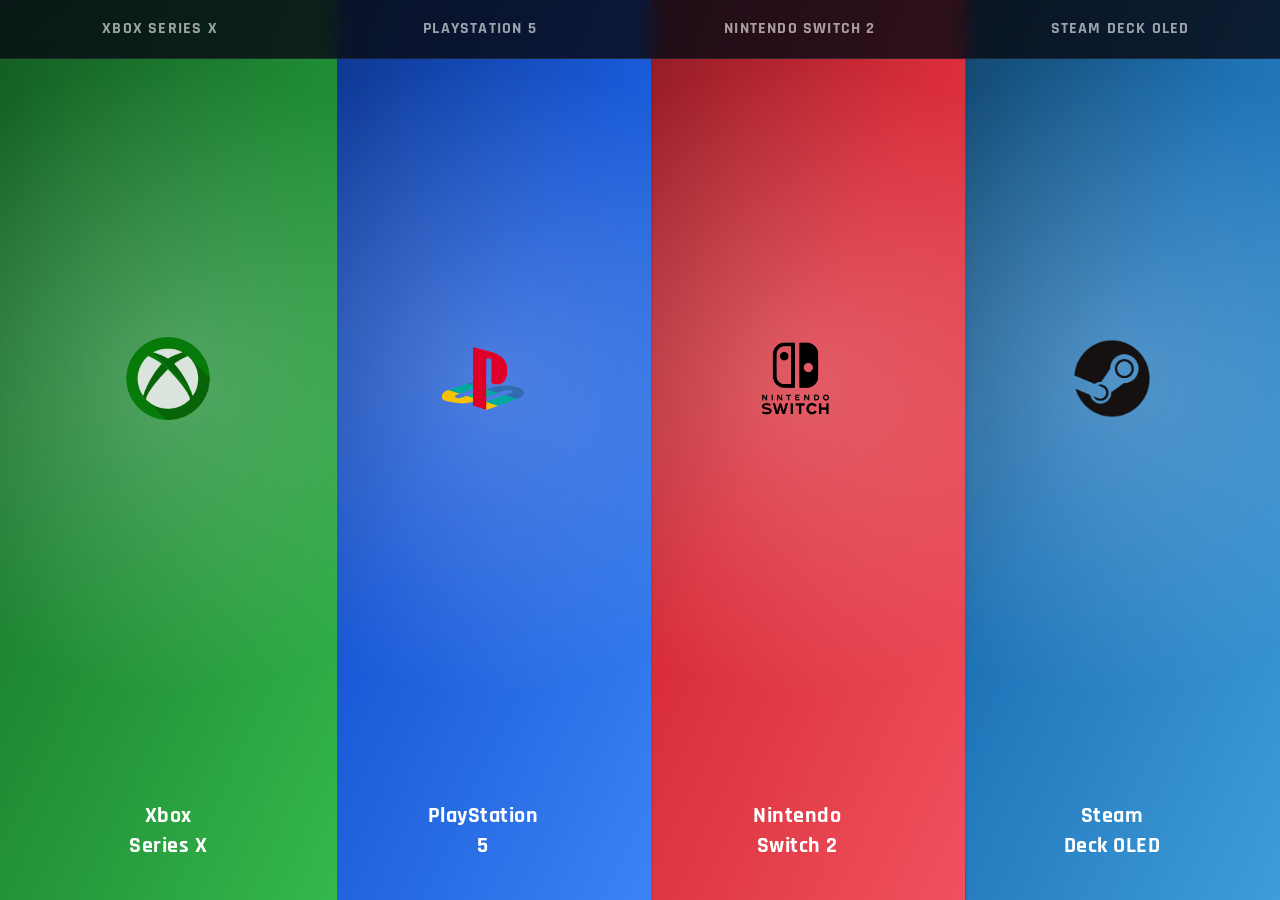
==== commit a2d5fffb: "se agrego nav de consolas para navegar por cada consola" ====
--- a/index.html
+++ b/index.html
@@ -9,11 +9,18 @@
 </head>
 <body>
 
+    <nav class="nav-consolas">
+        <a href="#xbox" class="nav-xbox">Xbox Series X</a>
+        <a href="#ps5" class="nav-ps5">PlayStation 5</a>
+        <a href="#switch" class="nav-switch">Nintendo Switch 2</a>
+        <a href="#steam" class="nav-steam">Steam Deck OLED</a>
+    </nav>
+
     <main class="pantalla-consolas">
 
         <div class="mosaico-consolas">
 
-            <article class="franja franja-xbox">
+            <article class="franja franja-xbox" id="xbox">
                 <div class="franja-fondo-consola"></div>
                 <div class="franja-fondo-marca"></div>
                 <div class="franja-colapsada">
@@ -26,15 +33,15 @@
 
                     <p class="franja-subtitulo">Juegos más destacados</p>
                     <div class="juegos-destacados">
-                        <div class="juego-bloque jb-1 jb-foto"><img src="imagnes/halo-infinite.webp" alt="Halo Infinite"><span>Halo Infinite</span></div>
-                        <div class="juego-bloque jb-2 jb-foto"><img src="imagnes/forza-horizon-6-japan.jpg" alt="Forza Horizon 5"><span>Forza Horizon 5</span></div>
-                        <div class="juego-bloque jb-3 jb-foto"><img src="imagnes/gears-5.jpg" alt="Gears 5"><span>Gears 5</span></div>
-                        <div class="juego-bloque jb-4 jb-foto"><img src="imagnes/starfield.jpg" alt="Starfield"><span>Starfield</span></div>
+                        <div class="juego-bloque jb-1 jb-foto"><img src="imagenes/halo-infinite.webp" alt="Halo Infinite"><span>Halo Infinite</span></div>
+                        <div class="juego-bloque jb-2 jb-foto"><img src="imagenes/forza-horizon-6-japan.jpg" alt="Forza Horizon 5"><span>Forza Horizon 5</span></div>
+                        <div class="juego-bloque jb-3 jb-foto"><img src="imagenes/gears-5.jpg" alt="Gears 5"><span>Gears 5</span></div>
+                        <div class="juego-bloque jb-4 jb-foto"><img src="imagenes/starfield.jpg" alt="Starfield"><span>Starfield</span></div>
                     </div>
                 </div>
             </article>
 
-            <article class="franja franja-ps5">
+            <article class="franja franja-ps5" id="ps5">
                 <div class="franja-fondo-consola"></div>
                 <div class="franja-fondo-marca"></div>
                 <div class="franja-colapsada">
@@ -47,15 +54,15 @@
 
                     <p class="franja-subtitulo">Juegos más destacados</p>
                     <div class="juegos-destacados">
-                        <div class="juego-bloque jb-1 jb-foto"><img src="imagnes/the_las_of_us_2.jpg" alt="The Last of Us Part II"><span>The Last of Us Part II</span></div>
-                        <div class="juego-bloque jb-2 jb-foto"><img src="imagnes/god_of_war.jpg" alt="God of War Ragnarök"><span>God of War Ragnarök</span></div>
-                        <div class="juego-bloque jb-3 jb-foto"><img src="imagnes/spider_man_2.jpg" alt="Spider-Man 2"><span>Spider-Man 2</span></div>
-                        <div class="juego-bloque jb-4 jb-foto"><img src="imagnes/FFVIIRemake.png" alt="Final Fantasy VII Rebirth"><span>Final Fantasy VII Rebirth</span></div>
+                        <div class="juego-bloque jb-1 jb-foto"><img src="imagenes/the_las_of_us_2.jpg" alt="The Last of Us Part II"><span>The Last of Us Part II</span></div>
+                        <div class="juego-bloque jb-2 jb-foto"><img src="imagenes/god_of_war.jpg" alt="God of War Ragnarök"><span>God of War Ragnarök</span></div>
+                        <div class="juego-bloque jb-3 jb-foto"><img src="imagenes/spider_man_2.jpg" alt="Spider-Man 2"><span>Spider-Man 2</span></div>
+                        <div class="juego-bloque jb-4 jb-foto"><img src="imagenes/FFVIIRemake.png" alt="Final Fantasy VII Rebirth"><span>Final Fantasy VII Rebirth</span></div>
                     </div>
                 </div>
             </article>
 
-            <article class="franja franja-switch">
+            <article class="franja franja-switch" id="switch">
                 <div class="franja-fondo-consola"></div>
                 <div class="franja-fondo-marca"></div>
                 <div class="franja-colapsada">
@@ -68,15 +75,15 @@
 
                     <p class="franja-subtitulo">Juegos más destacados</p>
                     <div class="juegos-destacados">
-                        <div class="juego-bloque jb-1 jb-foto"><img src="imagnes/Mario_Kart_World_Cover_Artwork.png" alt="Mario Kart World"><span>Mario Kart World</span></div>
-                        <div class="juego-bloque jb-2 jb-foto"><img src="imagnes/The_Legend_of_Zelda_Tears_of_the_Kingdom_cover.jpg" alt="Zelda: Tears of the Kingdom"><span>Zelda: Tears of the Kingdom</span></div>
-                        <div class="juego-bloque jb-3 jb-foto"><img src="imagnes/animal_crossing.jpg" alt="Animal Crossing"><span>Animal Crossing</span></div>
-                        <div class="juego-bloque jb-4 jb-foto"><img src="imagnes/donkey_kong.jpg" alt="Donkey Kong Country"><span>Donkey Kong Country</span></div>
+                        <div class="juego-bloque jb-1 jb-foto"><img src="imagenes/Mario_Kart_World_Cover_Artwork.png" alt="Mario Kart World"><span>Mario Kart World</span></div>
+                        <div class="juego-bloque jb-2 jb-foto"><img src="imagenes/The_Legend_of_Zelda_Tears_of_the_Kingdom_cover.jpg" alt="Zelda: Tears of the Kingdom"><span>Zelda: Tears of the Kingdom</span></div>
+                        <div class="juego-bloque jb-3 jb-foto"><img src="imagenes/animal_crossing.jpg" alt="Animal Crossing"><span>Animal Crossing</span></div>
+                        <div class="juego-bloque jb-4 jb-foto"><img src="imagenes/donkey_kong.jpg" alt="Donkey Kong Country"><span>Donkey Kong Country</span></div>
                     </div>
                 </div>
             </article>
 
-            <article class="franja franja-steam">
+            <article class="franja franja-steam" id="steam">
                 <div class="franja-fondo-consola"></div>
                 <div class="franja-fondo-marca"></div>
                 <div class="franja-colapsada">
@@ -89,10 +96,10 @@
 
                     <p class="franja-subtitulo">Juegos más destacados</p>
                     <div class="juegos-destacados">
-                        <div class="juego-bloque jb-1 jb-foto"><img src="imagnes/elden_ring.jpg" alt="Elden Ring"><span>Elden Ring</span></div>
-                        <div class="juego-bloque jb-2 jb-foto"><img src="imagnes/baldurs_gate_3.jpg" alt="Baldur's Gate 3"><span>Baldur's Gate 3</span></div>
-                        <div class="juego-bloque jb-3 jb-foto"><img src="imagnes/cyberpunk_2077.jpg" alt="Cyberpunk 2077"><span>Cyberpunk 2077</span></div>
-                        <div class="juego-bloque jb-4 jb-foto"><img src="imagnes/Hades_2_cover_art.jpeg" alt="Hades II"><span>Hades II</span></div>
+                        <div class="juego-bloque jb-1 jb-foto"><img src="imagenes/elden_ring.jpg" alt="Elden Ring"><span>Elden Ring</span></div>
+                        <div class="juego-bloque jb-2 jb-foto"><img src="imagenes/baldurs_gate_3.jpg" alt="Baldur's Gate 3"><span>Baldur's Gate 3</span></div>
+                        <div class="juego-bloque jb-3 jb-foto"><img src="imagenes/cyberpunk_2077.jpg" alt="Cyberpunk 2077"><span>Cyberpunk 2077</span></div>
+                        <div class="juego-bloque jb-4 jb-foto"><img src="imagenes/Hades_2_cover_art.jpeg" alt="Hades II"><span>Hades II</span></div>
                     </div>
                 </div>
             </article>
--- a/css/consolas.css
+++ b/css/consolas.css
@@ -1,6 +1,6 @@
 @import url('https://fonts.googleapis.com/css2?family=Rajdhani:wght@600;700&family=Inter:wght@400;500;600&display=swap');
 
-/* ===== Variables y base ===== */
+
 
 :root {
     --fondo: #151a2e;
@@ -58,7 +58,6 @@
     padding: 0 24px;
 }
 
-/* ===== Header / Navbar (igual en todas las páginas) ===== */
 
 .navbar {
     position: fixed;
@@ -169,9 +168,6 @@
     color: var(--texto-tenue);
 }
 
-/* =========================================================
-   Pantalla de consolas: mosaico interactivo
-   ========================================================= */
 
 .pantalla-consolas {
     display: flex;
@@ -205,10 +201,7 @@
     overflow: hidden;
 }
 
-/* Cada franja (salvo la primera) se solapa un poco con la anterior
-   y recorta su propio borde izquierdo en zigzag, de modo que el
-   "diente" de rasgadura queda pintado con su propio color por encima
-   del color de la franja vecina: parece papel rasgado, no un hueco. */
+
 .franja:not(:first-child) {
     margin-left: -22px;
     clip-path: polygon(
@@ -222,8 +215,7 @@
     );
 }
 
-/* Índice ascendente de izquierda a derecha para que cada diente
-   quede por encima de la franja que tiene detrás. */
+
 .franja:nth-child(1) { z-index: 4; }
 .franja:nth-child(2) { z-index: 3; }
 .franja:nth-child(3) { z-index: 2; }
@@ -234,8 +226,7 @@
     z-index: 10;
 }
 
-/* Sombra sutil pegada al filo rasgado para dar profundidad,
-   como si el "papel" de encima proyectara sombra sobre el de abajo. */
+
 .franja:not(:first-child)::before {
     content: "";
     position: absolute;
@@ -283,7 +274,7 @@
     flex-grow: 6;
 }
 
-/* ---- Contenido visible mientras la franja está angosta ---- */
+
 
 .franja-colapsada {
     position: absolute;
@@ -320,7 +311,7 @@
     max-width: 220px;
 }
 
-/* ---- Contenido que aparece al expandirse ---- */
+
 
 .franja-expandida {
     position: absolute;
@@ -343,12 +334,7 @@
     transform: translateY(0);
 }
 
-/* El panel expandido de cada consola muestra un fondo con los
-   colores propios de su marca y su logo en grande como marca de
-   agua, en vez de la foto de la consola (que solo se ve en la
-   miniatura contraída). Este bloque cubre TODA la franja (no solo
-   la caja de texto de .franja-expandida, que no tiene altura
-   propia) y solo se muestra cuando la franja está en hover. */
+
 .franja-fondo-marca {
     position: absolute;
     inset: 0;
@@ -379,7 +365,7 @@
 .franja-xbox .franja-fondo-marca::after {
     width: 150px;
     height: 150px;
-    background: url("../imagnes/logo_xbox.png") center / contain no-repeat;
+    background: url("../imagenes/logo_xbox.png") center / contain no-repeat;
     opacity: 0.9;
 }
 
@@ -392,7 +378,7 @@
 .franja-ps5 .franja-fondo-marca::after {
     width: 130px;
     height: 130px;
-    background: url("../imagnes/play_station.png") center / contain no-repeat;
+    background: url("../imagenes/play_station.png") center / contain no-repeat;
 }
 
 .franja-switch .franja-fondo-marca {
@@ -404,7 +390,7 @@
 .franja-switch .franja-fondo-marca::after {
     width: 130px;
     height: 130px;
-    background: url("../imagnes/logo_nintendo.png") center / contain no-repeat;
+    background: url("../imagenes/logo_nintendo.png") center / contain no-repeat;
 }
 
 .franja-steam .franja-fondo-marca {
@@ -416,7 +402,7 @@
 .franja-steam .franja-fondo-marca::after {
     width: 140px;
     height: 140px;
-    background: url("../imagnes/logo_steam.png") center / contain no-repeat;
+    background: url("../imagenes/logo_steam.png") center / contain no-repeat;
 }
 
 .franja-expandida .marca {
@@ -492,7 +478,7 @@
         0 2px 8px rgba(0, 0, 0, 0.8);
 }
 
-/* ---- Bloques con foto real del juego ---- */
+
 
 .juego-bloque img {
     position: absolute;
@@ -508,8 +494,7 @@
     transform: scale(1.06);
 }
 
-/* Cada bloque simula una portada con un patrón abstracto distinto,
-   hecho solo con gradientes de CSS (sin ninguna imagen ni arte real). */
+
 
 .juego-bloque::before,
 .juego-bloque::after {
@@ -517,7 +502,7 @@
     position: absolute;
 }
 
-/* jb-1: franjas diagonales */
+
 .jb-1 {
     --borde-bloque: rgba(255, 140, 66, 0.7);
     background: linear-gradient(155deg, #b6551f, #401708);
@@ -540,7 +525,7 @@
     background: radial-gradient(circle, rgba(255, 255, 255, 0.18), transparent 70%);
 }
 
-/* jb-2: círculos concéntricos */
+
 .jb-2 {
     --borde-bloque: rgba(184, 108, 255, 0.7);
     background: linear-gradient(155deg, #7c3fc9, #2a1345);
@@ -561,7 +546,7 @@
     background: linear-gradient(180deg, transparent 60%, rgba(0, 0, 0, 0.55));
 }
 
-/* jb-3: cuadrícula fina */
+
 .jb-3 {
     --borde-bloque: rgba(66, 224, 168, 0.7);
     background: linear-gradient(155deg, #1a8f63, #0a3324);
@@ -583,7 +568,7 @@
     background: linear-gradient(180deg, transparent, rgba(0, 0, 0, 0.6));
 }
 
-/* jb-4: rayo/destello angular */
+
 .jb-4 {
     --borde-bloque: rgba(255, 209, 66, 0.7);
     background: linear-gradient(155deg, #c98a1f, #402c08);
@@ -605,9 +590,7 @@
     background: radial-gradient(circle at 30% 100%, rgba(255, 255, 255, 0.2), transparent 60%);
 }
 
-/* Anula el patrón decorativo de gradientes cuando el bloque ya tiene
-   una foto real, y añade una sombra inferior para que el texto siga
-   siendo legible por encima de la imagen. */
+
 .juego-bloque.jb-foto::after {
     content: none;
 }
@@ -621,22 +604,13 @@
         rgba(0, 0, 0, 0.92) 100%);
 }
 
-/* =========================================================
-   Fondo temático de cada franja
-   ========================================================= */
-
-/* Color base de cada franja, visible por debajo de las dos capas de
-   fondo (logo de marca en la miniatura, foto de la consola al
-   expandirse). */
+
 .franja-xbox { background-color: #0c3315; }
 .franja-ps5 { background-color: #0a1c44; }
 .franja-switch { background-color: #4a1018; }
 .franja-steam { background-color: #0d2c42; }
 
-/* Foto de la consola con su control: aparece solo cuando la franja se
-   expande. Se escala por altura (auto X%) y se ancla a la derecha para
-   que quede entera, a un costado del texto, sin recortes. El degradado
-   es más opaco a la izquierda, donde van el título y las portadas. */
+
 .franja-fondo-consola {
     position: absolute;
     inset: 0;
@@ -659,7 +633,7 @@
 }
 
 .franja-xbox .franja-fondo-consola {
-    background: url("../imagnes/xbox-console-control.png") right 4% center / auto 80% no-repeat;
+    background: url("../imagenes/xbox-console-control.png") right 4% center / auto 80% no-repeat;
 }
 
 .franja-xbox .franja-fondo-consola::after {
@@ -667,7 +641,7 @@
 }
 
 .franja-ps5 .franja-fondo-consola {
-    background: url("../imagnes/ps5-console-control.png") right 4% center / auto 84% no-repeat;
+    background: url("../imagenes/ps5-console-control.png") right 4% center / auto 84% no-repeat;
 }
 
 .franja-ps5 .franja-fondo-consola::after {
@@ -675,7 +649,7 @@
 }
 
 .franja-switch .franja-fondo-consola {
-    background: url("../imagnes/switch2-console-control.png") right 3% center / auto 70% no-repeat;
+    background: url("../imagenes/switch2-console-control.png") right 3% center / auto 70% no-repeat;
 }
 
 .franja-switch .franja-fondo-consola::after {
@@ -683,14 +657,109 @@
 }
 
 .franja-steam .franja-fondo-consola {
-    background: url("../imagnes/steam-deck-console-control.png") right 3% center / auto 66% no-repeat;
+    background: url("../imagenes/steam-deck-console-control.png") right 3% center / auto 66% no-repeat;
 }
 
 .franja-steam .franja-fondo-consola::after {
     background: linear-gradient(100deg, rgba(6, 20, 32, 0.88) 0%, rgba(6, 20, 32, 0.55) 38%, rgba(6, 20, 32, 0.12) 62%, rgba(6, 20, 32, 0) 100%);
 }
 
-/* ===== Responsive ===== */
+
+
+.nav-consolas {
+    position: fixed;
+    top: 0;
+    left: 0;
+    width: 100%;
+    z-index: 100;
+    display: flex;
+    background: rgba(8, 10, 20, 0.82);
+    backdrop-filter: blur(10px);
+    border-bottom: 1px solid rgba(255, 255, 255, 0.08);
+}
+
+.nav-consolas a {
+    position: relative;
+    flex: 1;
+    padding: 16px 10px;
+    font-family: "Rajdhani", "Segoe UI", sans-serif;
+    font-size: 1rem;
+    font-weight: 700;
+    letter-spacing: 1.2px;
+    text-transform: uppercase;
+    text-align: center;
+    color: rgba(255, 255, 255, 0.6);
+    text-decoration: none;
+    white-space: nowrap;
+    transition: color 0.3s ease, background 0.3s ease, text-shadow 0.3s ease;
+}
+
+/* Aureola neon con el color de cada marca */
+
+.nav-consolas a::after {
+    content: "";
+    position: absolute;
+    left: 50%;
+    bottom: 0;
+    width: 0;
+    height: 3px;
+    background: var(--neon);
+    border-radius: 3px 3px 0 0;
+    transform: translateX(-50%);
+    box-shadow:
+        0 0 8px var(--neon),
+        0 0 18px var(--neon);
+    transition: width 0.3s ease;
+}
+
+.nav-consolas a:hover,
+.nav-consolas a:focus-visible {
+    color: #fff;
+    background: linear-gradient(180deg, transparent 30%, var(--neon-suave) 100%);
+    text-shadow:
+        0 0 10px var(--neon),
+        0 0 26px var(--neon);
+}
+
+.nav-consolas a:hover::after,
+.nav-consolas a:focus-visible::after {
+    width: 100%;
+}
+
+.nav-xbox { --neon: #9bf00b; --neon-suave: rgba(155, 240, 11, 0.2); }
+.nav-ps5 { --neon: #4d95ff; --neon-suave: rgba(77, 149, 255, 0.2); }
+.nav-switch { --neon: #ff4655; --neon-suave: rgba(255, 70, 85, 0.2); }
+.nav-steam { --neon: #4fc3f7; --neon-suave: rgba(79, 195, 247, 0.2); }
+
+.franja:target {
+    flex-grow: 6;
+    filter: brightness(1.08);
+    z-index: 10;
+}
+
+.franja:target .franja-colapsada {
+    opacity: 0;
+    pointer-events: none;
+}
+
+.franja:target .franja-expandida {
+    opacity: 1;
+    transform: translateY(0);
+}
+
+.franja:target .franja-fondo-marca {
+    opacity: 0;
+}
+
+.franja:target .franja-fondo-consola {
+    opacity: 1;
+    transform: scale(1);
+}
+
+.mosaico-consolas:hover .franja:target:not(:hover) {
+    flex-grow: 1;
+}
+
 
 @media (max-width: 768px) {
     .menu-toggle-btn {
@@ -729,9 +798,7 @@
         height: 100dvh;
     }
 
-    /* En pantallas medianas el mosaico se apila en columna:
-       cada franja se expande en altura en vez de en ancho,
-       y la rasgadura pasa a ser un filo horizontal. */
+    
     .mosaico-consolas {
         flex-direction: column;
         height: 100%;
@@ -777,10 +844,7 @@
             transparent 75%);
     }
 
-    /* En la franja contraída (90px de alto) solo cabe el nombre; el
-       eslogan se oculta y el detalle completo aparece al expandir. El
-       logo de fondo se reduce y se corre a un lado para no quedar
-       detrás del texto. */
+   
     .franja-colapsada {
         flex-direction: row;
         justify-content: center;
@@ -819,4 +883,12 @@
         grid-template-columns: repeat(2, 1fr);
         max-width: none;
     }
-}
+
+    .nav-consolas a {
+        padding: 12px 6px;
+        font-size: 0.72rem;
+        letter-spacing: 0.5px;
+        white-space: normal;
+        line-height: 1.2;
+    }
+}
--- a/css/animaciones.css
+++ b/css/animaciones.css
@@ -1,7 +1,4 @@
-/* =========================================================
-   Animaciones compartidas por todas las páginas del sitio.
-   Se enlaza en cada página junto a su hoja de estilos propia.
-   ========================================================= */
+
 
 @keyframes flotar {
     0%   { transform: translateY(0); }
